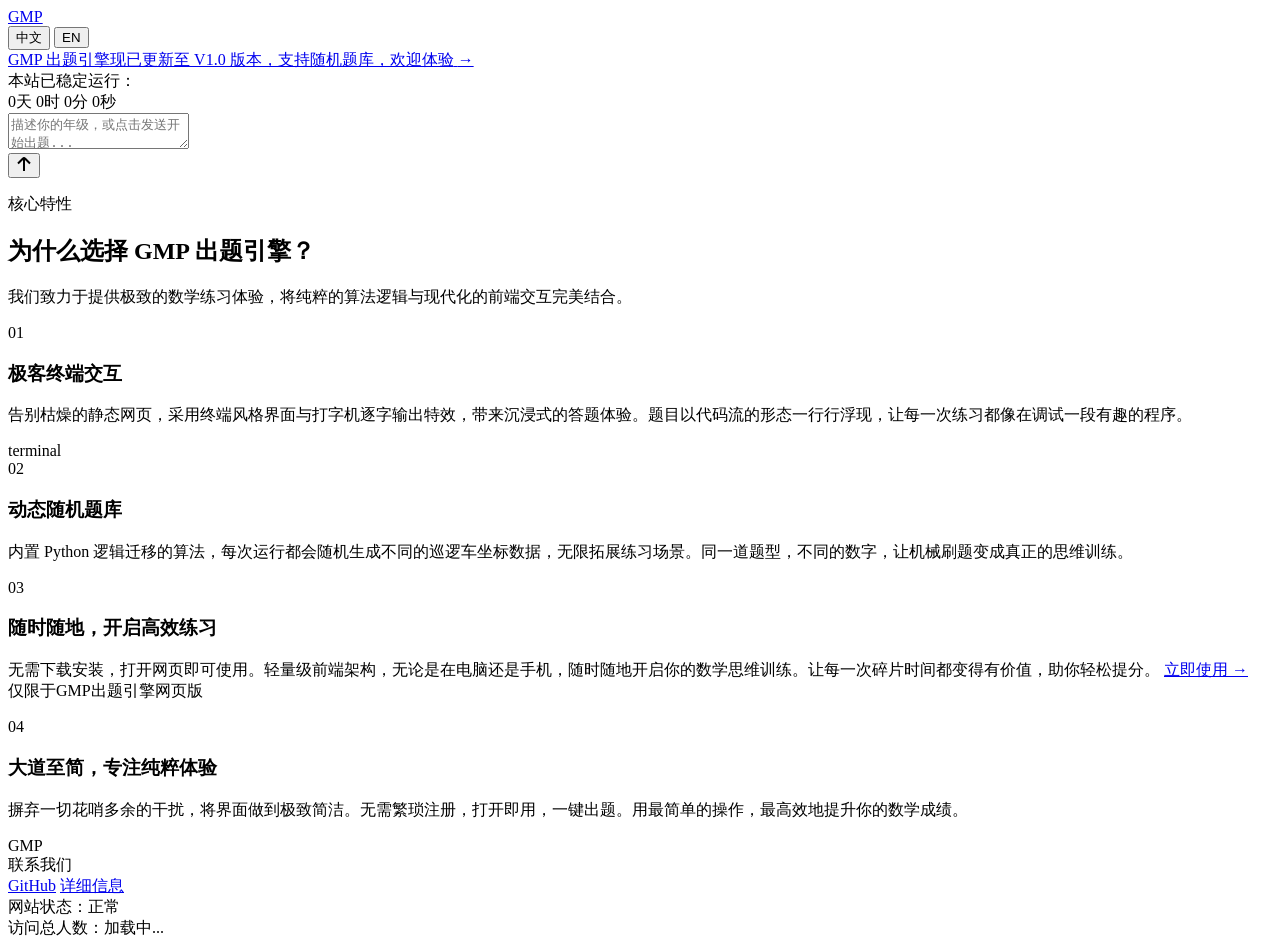
==== docs/index.html @ 31886918 "再次添加正确的文件夹 重命名为了docs" ====
<!DOCTYPE html>
<html lang="zh-CN" class="no-js">
<head>
  <meta charset="UTF-8">
  <meta name="viewport" content="width=device-width, initial-scale=1.0">
  <title>GMP 出题引擎 | 探索未至之境</title>
  <script>
    // 动态判断路径：本地双击用相对路径，线上用绝对路径
    var basePath = location.protocol === 'file:' ? './' : '/Math_problem_generator/does/';
    document.write('<link rel="stylesheet" href="' + basePath + 'css/style.css">');
  </script>
</head>
<body>
  <nav class="ds-header">
    <div class="ds-header-bar">
      <a href="./index.html" class="ds-logo">GMP</a>
      <div class="ds-nav-right">
        <div class="ds-locale-toggle">
          <div class="ds-locale-slider" id="locale-slider"></div>
          <button class="ds-locale-toggle-item is-active" id="btn-zh">中文</button>
          <button class="ds-locale-toggle-item" id="btn-en">EN</button>
        </div>
      </div>
    </div>
  </nav>

  <main class="ds-hero-section">
    <div class="ds-hero-content">
      <div class="ds-update-badge-wrapper">
        <a href="./practice.html" class="ds-update-badge" id="config-badge-link">
          <span class="badge-text" data-i18n="badge" id="config-badge-text">GMP 出题引擎现已更新至 V1.0 版本，支持随机题库，欢迎体验</span>
          <span class="arrow-icon">&rarr;</span>
        </a>
      </div>

      <div class="ds-runtime-wrapper">
        <span class="runtime-label" data-i18n="runtime-label">本站已稳定运行：</span>
        <div class="ds-runtime-text" id="runtime-display">
          <span class="time-part"><span class="time-num" id="rt-day">0</span><span data-i18n="unit-day">天</span></span>
          <span class="time-part"><span class="time-num" id="rt-hour">0</span><span data-i18n="unit-hour">时</span></span>
          <span class="time-part"><span class="time-num" id="rt-min">0</span><span data-i18n="unit-min">分</span></span>
          <span class="time-part"><span class="time-num" id="rt-sec">0</span><span data-i18n="unit-sec">秒</span></span>
        </div>
      </div>

      <div class="ds-glass-card">
        <textarea rows="2" class="ds-hero-input" placeholder="描述你的年级，或点击发送开始出题..." data-i18n-placeholder="placeholder" onclick="window.location.href='./practice.html'"></textarea>
        <div class="ds-input-actions">
          <button id="start-btn" class="ds-hero-send-btn" aria-label="start">
            <svg width="16" height="16" viewBox="0 0 16 16" fill="none" xmlns="http://www.w3.org/2000/svg"><path d="M8.3125 0.980206C8.66767 1.05312 8.97902 1.2042 9.2627 1.43235C9.48724 1.613 9.73029 1.85795 9.97949 2.10716L14.707 6.8347L13.293 8.24876L9 3.95579V15.0417H7V3.95579L2.70703 8.24876L1.29297 6.8347L6.02051 2.10716C6.26971 1.85795 6.51277 1.613 6.7373 1.43235C6.97662 1.23988 7.28445 1.04404 7.6875 0.980206C7.8973 0.947029 8.1031 0.955183 8.3125 0.980206Z" fill="currentColor"></path></svg>
          </button>
        </div>
      </div>
    </div>

    <section id="features" class="ds-features-section">
      <div class="ds-features-container">
        <div class="ds-section-header reveal-card">
          <p class="ds-section-eyebrow" data-i18n="feature-eyebrow">核心特性</p>
          <h2 class="ds-section-title" data-i18n="feature-title">为什么选择 GMP 出题引擎？</h2>
          <p class="ds-section-subhead" data-i18n="feature-sub">我们致力于提供极致的数学练习体验，将纯粹的算法逻辑与现代化的前端交互完美结合。</p>
        </div>

        <div class="ds-feature-grid">
          <div class="reveal-card">
            <div class="ds-feature-card">
              <div class="ds-card-visual visual-1"></div>
              <div class="ds-card-content">
                <span class="ds-card-index">01</span>
                <h3 data-i18n="card1-title">极客终端交互</h3>
                <p data-i18n="card1-desc">告别枯燥的静态网页，采用终端风格界面与打字机逐字输出特效，带来沉浸式的答题体验。题目以代码流的形态一行行浮现，让每一次练习都像在调试一段有趣的程序。</p>
              </div>
            </div>
          </div>

          <div class="reveal-card">
            <div class="ds-feature-card">
              <div class="ds-card-visual visual-terminal">
                <div class="mini-terminal">
                  <div class="mini-terminal-header">
                    <span class="dot red"></span>
                    <span class="dot yellow"></span>
                    <span class="dot green"></span>
                    <span class="mini-title">terminal</span>
                  </div>
                  <div class="mini-terminal-body" id="card-terminal-output"></div>
                </div>
              </div>
              <div class="ds-card-content">
                <span class="ds-card-index">02</span>
                <h3 data-i18n="card2-title">动态随机题库</h3>
                <p data-i18n="card2-desc">内置 Python 逻辑迁移的算法，每次运行都会随机生成不同的巡逻车坐标数据，无限拓展练习场景。同一道题型，不同的数字，让机械刷题变成真正的思维训练。</p>
              </div>
            </div>
          </div>

          <div class="reveal-card">
            <div class="ds-feature-card">
              <div class="ds-card-visual visual-3"></div>
              <div class="ds-card-content">
                <span class="ds-card-index">03</span>
                <h3 data-i18n="card3-title">随时随地，开启高效练习</h3>
                <p>
                  <span data-i18n="card3-desc">无需下载安装，打开网页即可使用。轻量级前端架构，无论是在电脑还是手机，随时随地开启你的数学思维训练。让每一次碎片时间都变得有价值，助你轻松提分。</span>
                  <a href="./practice.html" target="_blank" class="practice-link" id="config-card3-link" data-i18n="card3-link">立即使用 &rarr;</a>
                  <br><span class="card3-notice" data-i18n="card3-notice">仅限于GMP出题引擎网页版</span>
                </p>
              </div>
            </div>
          </div>

          <div class="reveal-card">
            <div class="ds-feature-card">
              <div class="ds-card-visual visual-4"></div>
              <div class="ds-card-content">
                <span class="ds-card-index">04</span>
                <h3 data-i18n="card4-title">大道至简，专注纯粹体验</h3>
                <p data-i18n="card4-desc">摒弃一切花哨多余的干扰，将界面做到极致简洁。无需繁琐注册，打开即用，一键出题。用最简单的操作，最高效地提升你的数学成绩。</p>
              </div>
            </div>
          </div>
        </div>
      </div>
    </section>
  </main>

  <footer class="ds-footer">
    <div class="ds-footer-container">
      <div class="ds-footer-left">
        <div class="ds-footer-logo">GMP</div>
        <div class="footer-links">
          <div class="footer-contact-text">联系我们</div>
          <a href="https://github.com/China-LiHua" target="_blank" class="social-link">GitHub</a>
          <a href="./info.html" target="_blank" class="social-link">详细信息</a>
        </div>
      </div>

      <div class="ds-footer-right">
        <div class="ds-status-item">
          <span class="status-dot"></span> 网站状态：正常
        </div>
        <div class="ds-status-item">
          访问总人数：<span id="busuanzi_value_site_uv">加载中...</span>
        </div>
      </div>
    </div>
  </footer>

  <script>
    document.write('<script src="' + basePath + 'js/main.js"><\/script>');
  </script>
</body>
</html>
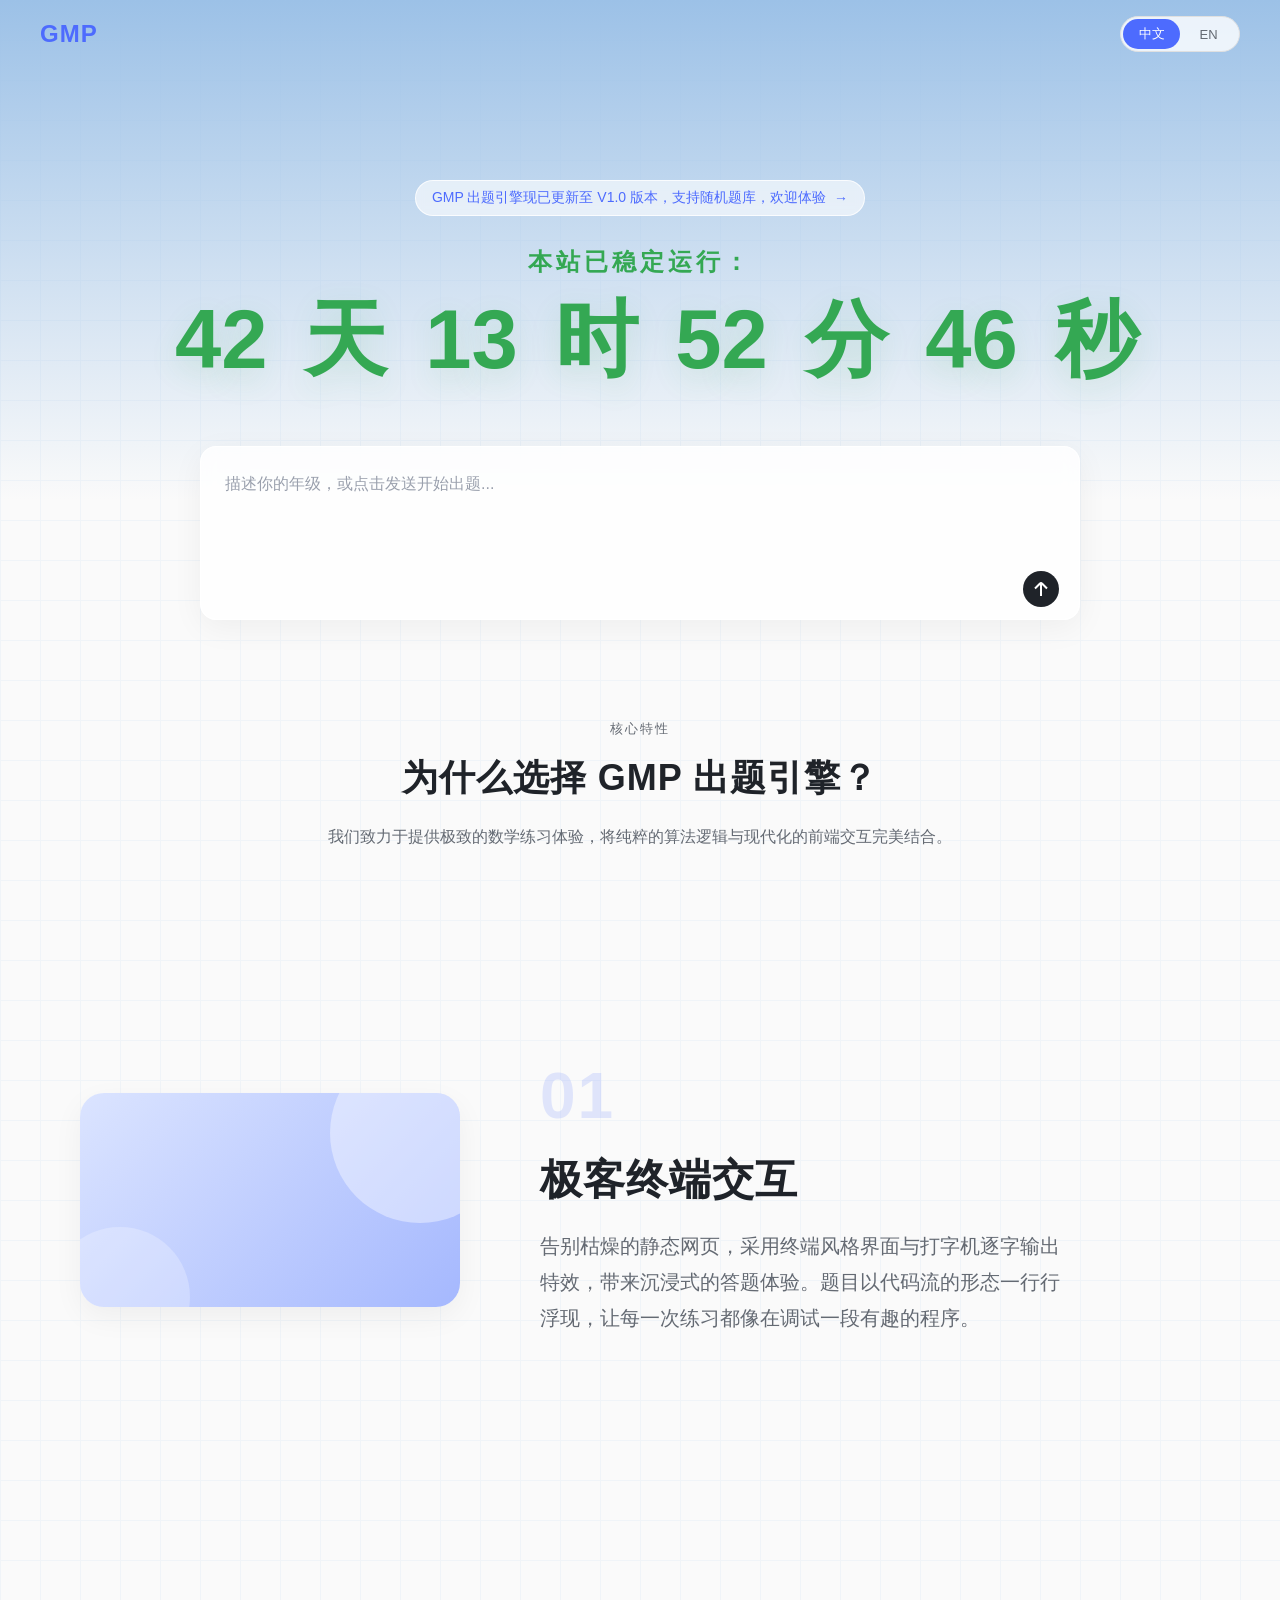
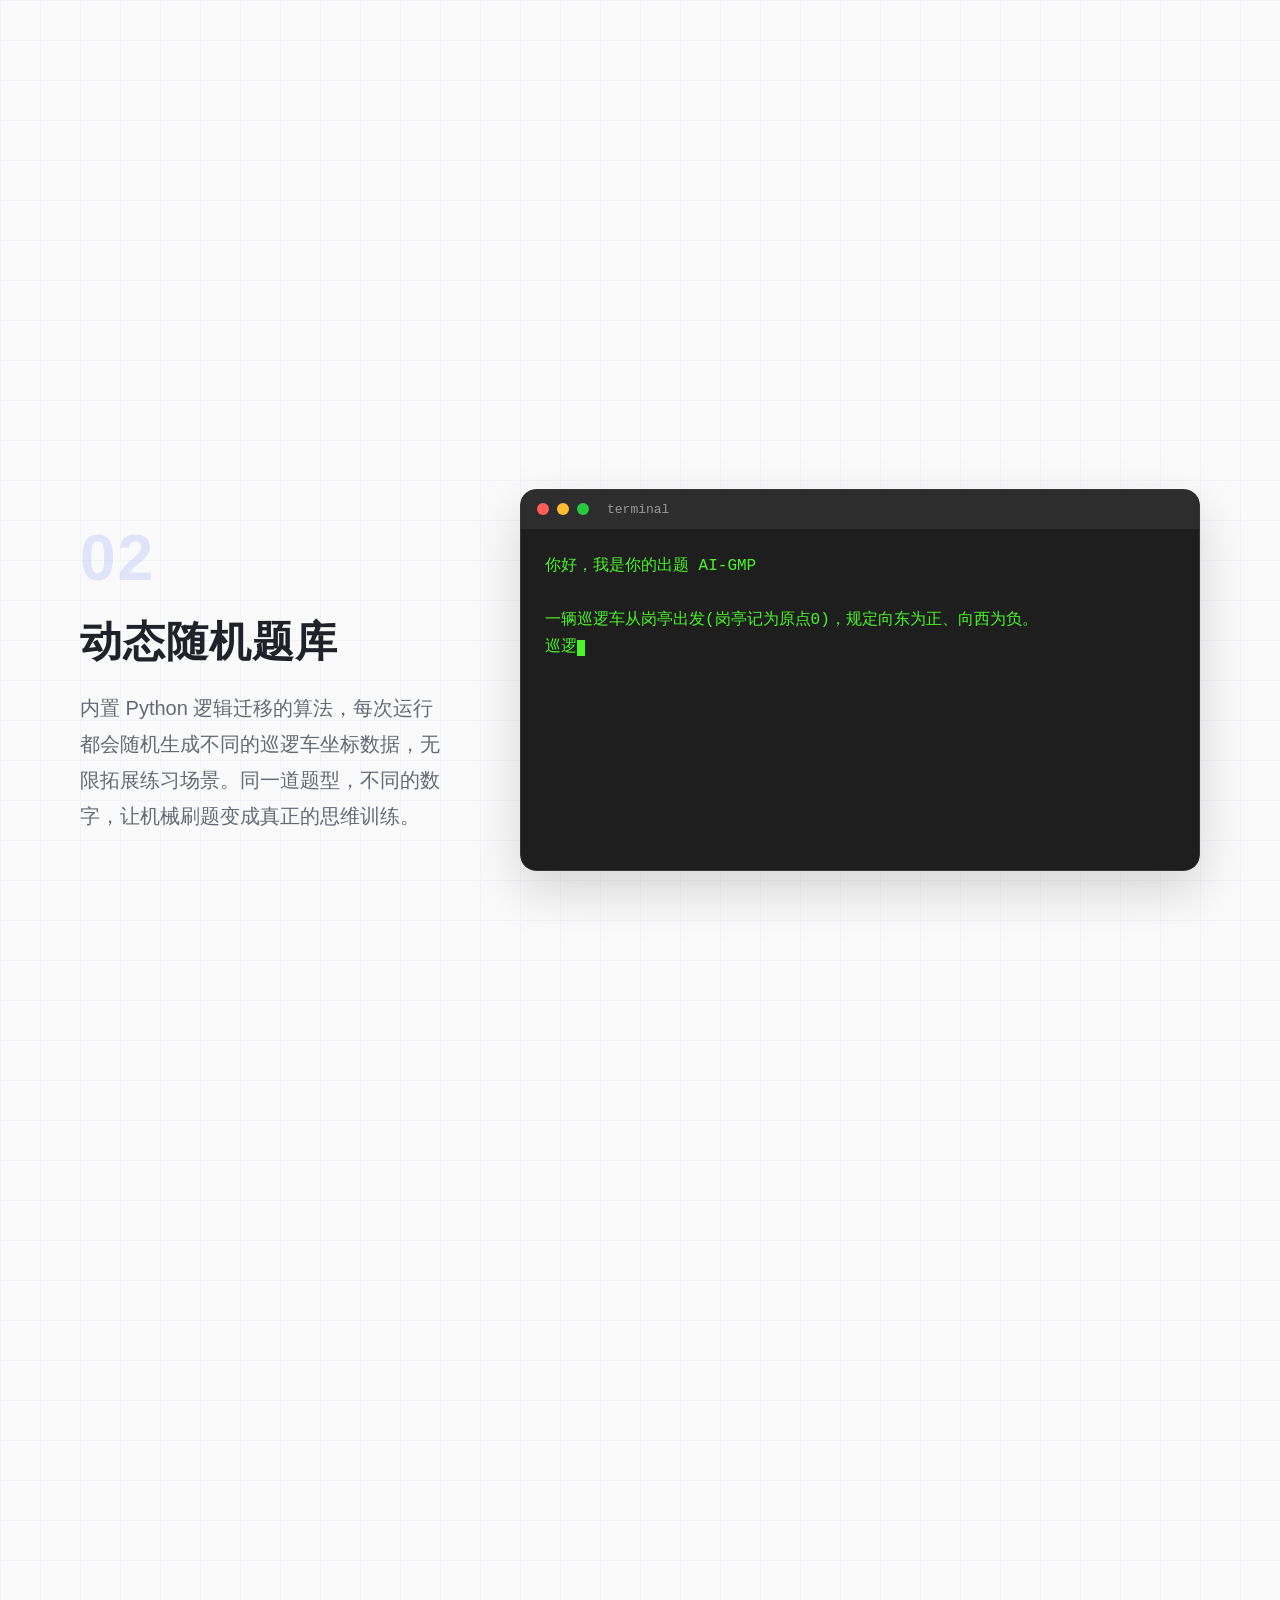
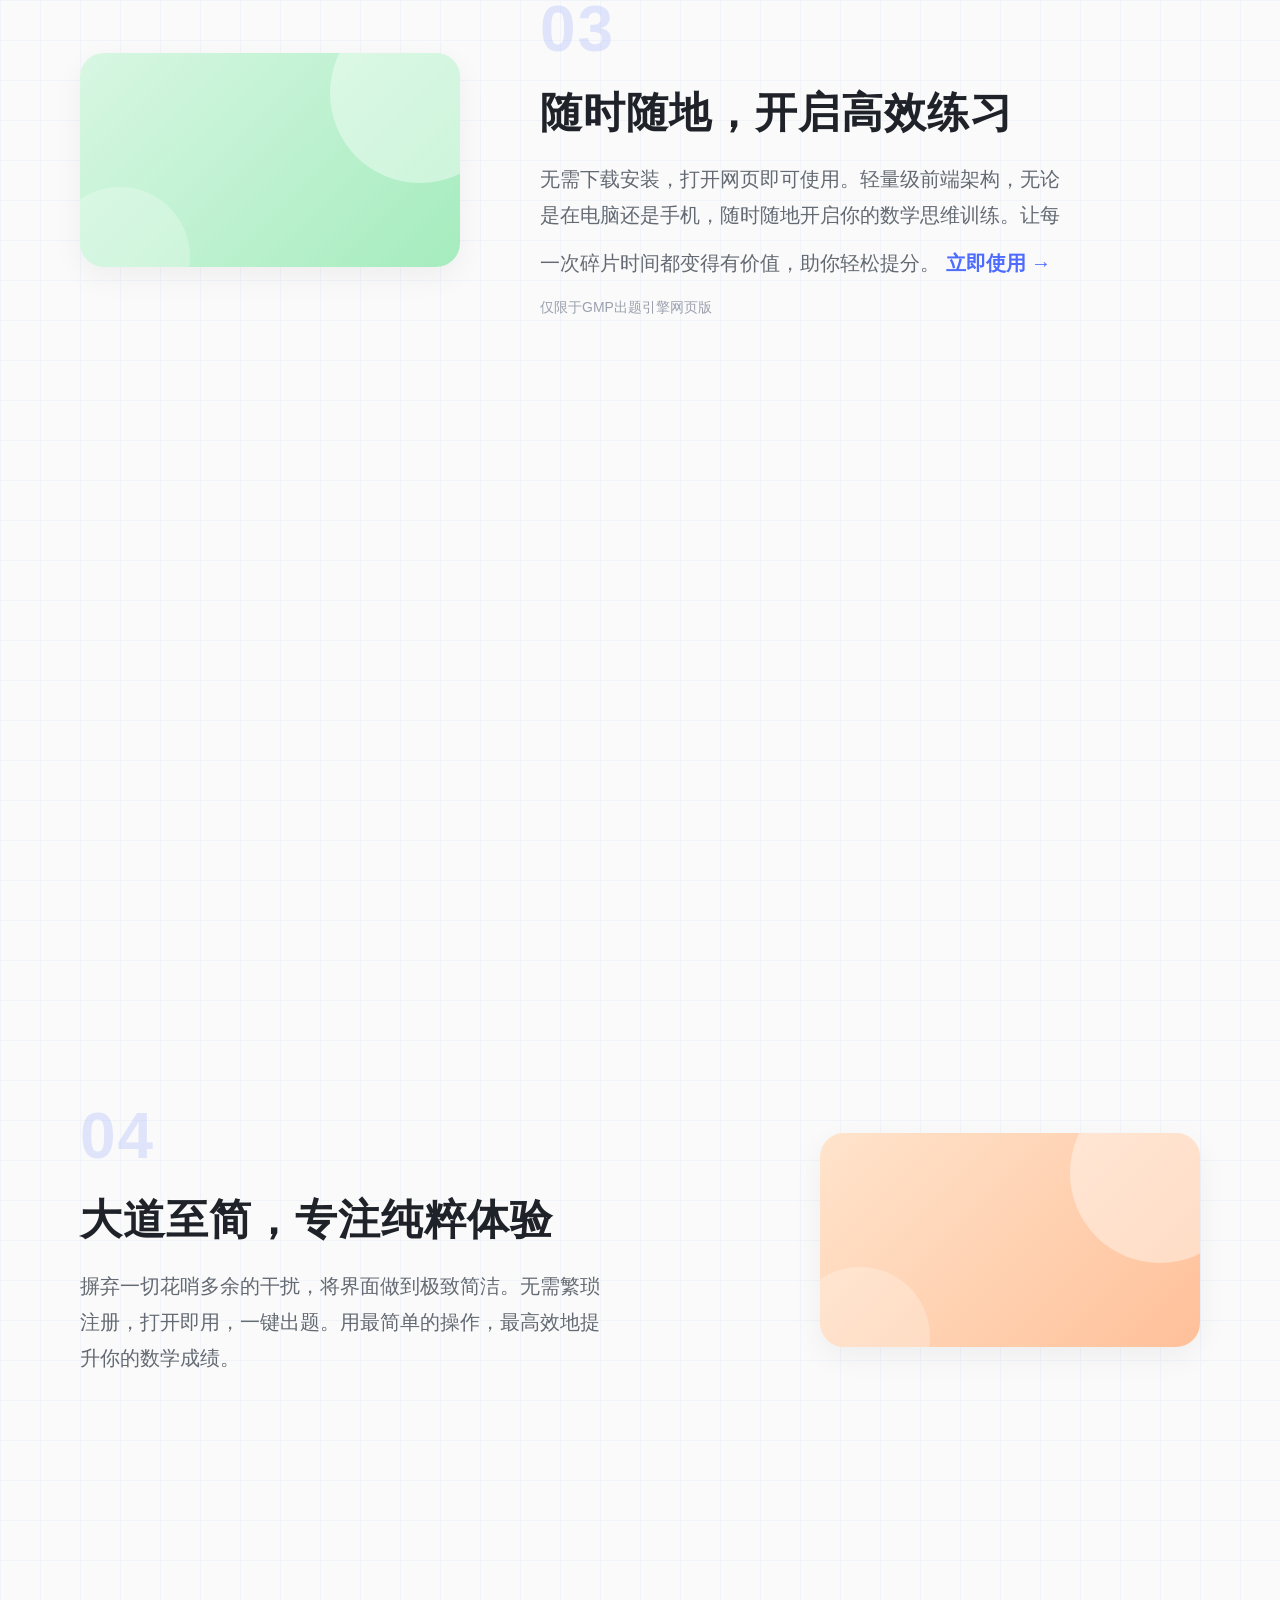
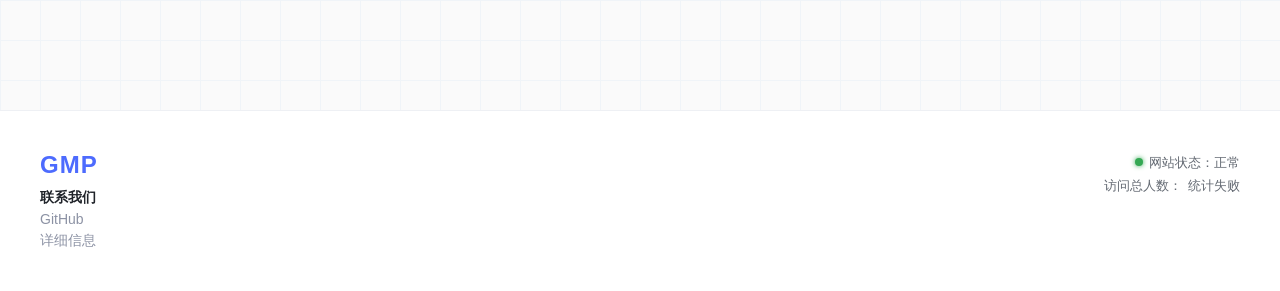
==== commit 7fcd6511: "修改错误" ====
--- a/docs/index.html
+++ b/docs/index.html
@@ -4,11 +4,7 @@
   <meta charset="UTF-8">
   <meta name="viewport" content="width=device-width, initial-scale=1.0">
   <title>GMP 出题引擎 | 探索未至之境</title>
-  <script>
-    // 动态判断路径：本地双击用相对路径，线上用绝对路径
-    var basePath = location.protocol === 'file:' ? './' : '/Math_problem_generator/does/';
-    document.write('<link rel="stylesheet" href="' + basePath + 'css/style.css">');
-  </script>
+  <link rel="stylesheet" href="./css/style.css">
 </head>
 <body>
   <nav class="ds-header">
@@ -134,7 +130,7 @@
           <a href="./info.html" target="_blank" class="social-link">详细信息</a>
         </div>
       </div>
-
+      
       <div class="ds-footer-right">
         <div class="ds-status-item">
           <span class="status-dot"></span> 网站状态：正常
@@ -146,8 +142,6 @@
     </div>
   </footer>
 
-  <script>
-    document.write('<script src="' + basePath + 'js/main.js"><\/script>');
-  </script>
+  <script src="./js/main.js"></script>
 </body>
 </html>
--- a/docs/css/style.css
+++ b/docs/css/style.css
@@ -0,0 +1,137 @@
+:root {
+  --ds-primary: #1f2329;
+  --ds-secondary: #646a73;
+  --ds-brand-medium: #4d6bfe;
+  --ds-bg-color: #fafafa;
+  --ds-border: #eef0f4;
+}
+
+* { margin: 0; padding: 0; box-sizing: border-box; font-family: -apple-system, BlinkMacSystemFont, "Segoe UI", Roboto, "Helvetica Neue", Arial, sans-serif; }
+html { scroll-behavior: smooth; }
+body {
+  background-color: #fafafa;
+  background-image: linear-gradient(180deg, #9cc1e7 0%, rgba(250, 250, 250, 0) 500px), linear-gradient(to right, #f0f4f8 1px, transparent 1px), linear-gradient(to bottom, #f0f4f8 1px, transparent 1px);
+  background-size: 100% 100%, 40px 40px, 40px 40px;
+  background-attachment: fixed, scroll, scroll;
+  color: var(--ds-primary);
+  display: flex;
+  flex-direction: column;
+  min-height: 100vh;
+  overflow-x: hidden;
+}
+
+.ds-header { position: fixed; top: 0; width: 100%; z-index: 1000; background: transparent; transition: opacity 0.2s ease-out; will-change: opacity; }
+.ds-header-bar { max-width: 1280px; margin: 0 auto; padding: 16px 40px; display: flex; justify-content: space-between; align-items: center; }
+.ds-logo { font-size: 24px; font-weight: 900; letter-spacing: 1px; color: var(--ds-brand-medium); text-decoration: none; cursor: pointer; }
+.ds-locale-toggle { position: relative; display: flex; border: 1px solid #e0e0e0; border-radius: 20px; background: rgba(255, 255, 255, 0.8); padding: 2px; width: 120px; }
+.ds-locale-slider { position: absolute; top: 2px; left: 2px; width: calc(50% - 2px); height: calc(100% - 4px); background: var(--ds-brand-medium); border-radius: 18px; transition: transform 0.3s cubic-bezier(0.16, 1, 0.3, 1); z-index: 0; }
+.ds-locale-toggle-item { position: relative; z-index: 1; flex: 1; padding: 6px 0; border: none; background: transparent; font-size: 13px; cursor: pointer; color: var(--ds-secondary); transition: color 0.25s; text-align: center; }
+.ds-locale-toggle-item.is-active { color: #fff; }
+
+.ds-hero-section { display: flex; flex-direction: column; align-items: center; position: relative; padding-top: 180px; width: 100%; }
+.ds-hero-content { position: relative; z-index: 1; width: 100%; max-width: 1200px; display: flex; flex-direction: column; align-items: center; padding: 0 20px; }
+.ds-update-badge-wrapper { margin-bottom: 30px; }
+.ds-update-badge { display: inline-flex; align-items: center; gap: 8px; background: rgba(255, 255, 255, 0.6); border: 1px solid rgba(255, 255, 255, 0.8); padding: 8px 16px; border-radius: 20px; font-size: 14px; color: var(--ds-brand-medium); text-decoration: none; backdrop-filter: blur(4px); -webkit-backdrop-filter: blur(4px); transition: background 0.3s, transform 0.3s; }
+.ds-update-badge:hover { background: rgba(255, 255, 255, 0.9); transform: translateY(-2px); }
+
+.ds-runtime-wrapper { margin-bottom: 60px; display: flex; flex-direction: column; align-items: center; gap: 16px; text-align: center; width: 100%; }
+.runtime-label { font-size: 24px; font-weight: 800; color: #34A853; letter-spacing: 4px; }
+.ds-runtime-text { display: flex; align-items: baseline; justify-content: center; flex-wrap: nowrap; gap: 5px; font-size: clamp(36px, 6.5vw, 120px); font-weight: 900; color: #34A853; font-family: 'Courier New', Courier, monospace; text-shadow: 0 10px 30px rgba(52, 168, 83, 0.15); line-height: 1.1; width: 100%; padding: 0 20px; }
+.time-part { display: flex; align-items: baseline; white-space: nowrap; }
+.time-num { display: inline-block; width: 1.9em; text-align: center; font-variant-numeric: tabular-nums; margin-right: 4px; }
+
+.ds-glass-card { width: 100%; max-width: 880px; background: rgba(255, 255, 255, 0.8); border: 1px solid rgba(255, 255, 255, 0.9); border-radius: 16px; padding: 12px; box-shadow: 0 8px 32px rgba(0, 0, 0, 0.05); display: flex; flex-direction: column; gap: 12px; backdrop-filter: blur(10px); -webkit-backdrop-filter: blur(10px); }
+.ds-hero-input { width: 100%; min-height: 100px; background: transparent; border: none; outline: none; padding: 12px; font-size: 16px; color: var(--ds-primary); resize: none; line-height: 1.6; cursor: pointer; }
+.ds-hero-input::placeholder { color: #9aa0ad; }
+.ds-input-actions { display: flex; justify-content: flex-end; align-items: center; padding: 0 8px; }
+.ds-hero-send-btn { width: 36px; height: 36px; border-radius: 50%; background: #1f2329; color: white; border: none; display: flex; justify-content: center; align-items: center; cursor: pointer; transition: background 0.25s, transform 0.25s; }
+.ds-hero-send-btn:hover { background: var(--ds-brand-medium); transform: scale(1.06); }
+
+.ds-features-section { width: 100%; position: relative; z-index: 1; padding: 100px 20px 200px; }
+.ds-features-container { max-width: 1120px; margin: 0 auto; }
+.ds-section-header { text-align: center; margin-bottom: 80px; }
+.ds-section-eyebrow { font-size: 13px; color: var(--ds-secondary); margin-bottom: 16px; font-weight: 500; letter-spacing: 2px; }
+.ds-section-title { font-size: 36px; font-weight: 700; color: var(--ds-primary); margin-bottom: 20px; letter-spacing: 1px; }
+.ds-section-subhead { font-size: 16px; color: var(--ds-secondary); max-width: 640px; margin: 0 auto; line-height: 1.7; }
+
+.ds-feature-grid { display: flex; flex-direction: column; gap: 0; }
+.ds-feature-grid > .reveal-card { margin-bottom: 60vh; }
+.ds-feature-grid > .reveal-card:last-child { margin-bottom: 0; }
+
+.reveal-card { opacity: 0; transform: translateY(120px); transition: opacity 0.7s cubic-bezier(0.16, 1, 0.3, 1), transform 0.7s cubic-bezier(0.16, 1, 0.3, 1); will-change: opacity, transform; }
+.reveal-card.is-visible { opacity: 1; transform: translateY(0); }
+.reveal-card.is-passed { opacity: 0; transform: translateY(-120px); }
+.reveal-card:not(.is-visible) { pointer-events: none; }
+.no-js .reveal-card { opacity: 1; transform: none; pointer-events: auto; }
+
+.ds-feature-card { display: flex; align-items: center; gap: 80px; height: 60vh; min-height: 480px; background: transparent; border: none; box-shadow: none; transition: transform 0.35s cubic-bezier(0.16, 1, 0.3, 1); }
+.ds-feature-card:hover { transform: translateY(-10px); }
+.reveal-card:nth-child(even) .ds-feature-card { flex-direction: row-reverse; }
+.ds-card-content { flex: 1; padding: 0; background: transparent; display: flex; flex-direction: column; justify-content: center; align-items: flex-start; text-align: left; }
+.ds-card-index { display: block; font-size: 64px; font-weight: 800; letter-spacing: 2px; color: rgba(77, 107, 254, 0.15); line-height: 1; margin-bottom: 24px; }
+.ds-card-content h3 { font-size: 42px; font-weight: 700; margin-bottom: 20px; color: var(--ds-primary); letter-spacing: 1px; }
+.ds-card-content p { font-size: 20px; color: var(--ds-secondary); line-height: 1.8; max-width: 520px; }
+
+.practice-link { display: inline-block; margin-top: 12px; font-weight: 600; color: var(--ds-brand-medium); text-decoration: none; border-bottom: 2px solid transparent; transition: all 0.25s ease; }
+.practice-link:hover { color: #3450d9; border-bottom-color: #3450d9; transform: translateX(4px); }
+.card3-notice { display: inline-block; margin-top: 12px; font-size: 14px; color: #9aa0ad; }
+
+.ds-card-visual { width: 380px; flex-shrink: 0; position: relative; overflow: hidden; border-radius: 24px; box-shadow: 0 10px 30px rgba(0, 0, 0, 0.05); transition: box-shadow 0.35s ease; aspect-ratio: 16 / 9; }
+.ds-card-visual::after { content: ""; position: absolute; right: -50px; top: -50px; width: 180px; height: 180px; border-radius: 50%; background: rgba(255, 255, 255, 0.4); }
+.ds-card-visual::before { content: ""; position: absolute; left: -30px; bottom: -60px; width: 140px; height: 140px; border-radius: 50%; background: rgba(255, 255, 255, 0.25); }
+
+.visual-1 { background: linear-gradient(135deg, #dbe4ff 0%, #a5b8fe 100%); }
+.visual-3 { background: linear-gradient(135deg, #d8f7e3 0%, #a5ecbe 100%); }
+.visual-4 { background: linear-gradient(135deg, #ffe4cc 0%, #ffc099 100%); }
+
+.visual-terminal { background: transparent; flex: 0 0 680px; aspect-ratio: 16 / 9; padding: 0; box-shadow: 0 20px 50px rgba(0, 0, 0, 0.15); border-radius: 16px; }
+.visual-terminal::after, .visual-terminal::before { display: none; }
+
+.mini-terminal { width: 100%; height: 100%; background: #1e1e1e; border-radius: 16px; display: flex; flex-direction: column; overflow: hidden; border: 1px solid rgba(255, 255, 255, 0.1); }
+.mini-terminal-header { background: #2d2d2d; padding: 12px 16px; display: flex; align-items: center; }
+.mini-title { color: #999; font-size: 13px; margin-left: 10px; font-family: 'Courier New', Courier, monospace; }
+.dot { width: 12px; height: 12px; border-radius: 50%; margin-right: 8px; }
+.red { background: #ff5f56; }
+.yellow { background: #ffbd2e; }
+.green { background: #27c93f; }
+.mini-terminal-body { padding: 24px; color: #4af626; font-family: 'Courier New', Courier, monospace; font-size: 16px; line-height: 1.7; flex: 1; overflow-y: hidden; white-space: pre-wrap; word-break: break-word; }
+.mini-terminal-body .cursor { display: inline-block; width: 8px; height: 1em; background: #4af626; vertical-align: text-bottom; animation: blink 1s steps(1) infinite; }
+@keyframes blink { 50% { opacity: 0; } }
+
+.ds-footer { background: #ffffff; padding: 40px 20px; border-top: 1px solid var(--ds-border); z-index: 10; }
+.ds-footer-container { max-width: 1200px; margin: 0 auto; display: flex; justify-content: space-between; align-items: flex-start; flex-wrap: wrap; }
+.ds-footer-left, .ds-footer-right { display: flex; flex-direction: column; gap: 0px; }
+.ds-footer-right { align-items: flex-end; }
+.ds-footer-logo { font-size: 24px; font-weight: 900; color: var(--ds-brand-medium); letter-spacing: 1px; margin-bottom: 10px; }
+.footer-links { display: flex; flex-direction: column; gap: 0px; }
+.footer-contact-text { font-size: 14px; font-weight: 600; color: var(--ds-primary); margin-bottom: 2px; }
+.social-link { font-size: 14px; color: #8c92a4; text-decoration: none; transition: color 0.25s; line-height: 1.5; }
+.social-link:hover { color: var(--ds-brand-medium); }
+.ds-status-item { font-size: 13px; color: var(--ds-secondary); display: flex; align-items: center; gap: 6px; line-height: 1.8; }
+.status-dot { display: inline-block; width: 8px; height: 8px; background-color: #34A853; border-radius: 50%; box-shadow: 0 0 5px #34A853; animation: pulse 2s infinite; }
+@keyframes pulse { 0% { transform: scale(0.95); box-shadow: 0 0 0 0 rgba(52, 168, 83, 0.7); } 70% { transform: scale(1); box-shadow: 0 0 0 6px rgba(52, 168, 83, 0); } 100% { transform: scale(0.95); box-shadow: 0 0 0 0 rgba(52, 168, 83, 0); } }
+
+@media (max-width: 1024px) {
+  .visual-terminal { flex: 0 0 55%; }
+  .ds-card-content h3 { font-size: 32px; }
+  .ds-card-content p { font-size: 17px; }
+}
+
+@media (max-width: 768px) {
+  .ds-hero-title { font-size: 36px; }
+  .ds-header-bar { padding: 14px 20px; }
+  .runtime-label { font-size: 16px; }
+  .ds-runtime-text { gap: 2px; font-size: clamp(28px, 6vw, 40px); }
+  .time-num { width: 2em; margin-right: 2px; }
+  .ds-feature-card { flex-direction: column; height: auto; min-height: 420px; gap: 32px; }
+  .reveal-card:nth-child(even) .ds-feature-card { flex-direction: column; }
+  .ds-card-visual, .visual-terminal { width: 100%; flex: none; aspect-ratio: 16 / 9; }
+  .ds-card-content { align-items: center; text-align: center; }
+  .ds-card-content h3 { font-size: 28px; }
+  .ds-card-content p { font-size: 16px; }
+  .ds-card-index { font-size: 48px; }
+  .ds-feature-grid > .reveal-card { margin-bottom: 50vh; }
+  .ds-section-header { margin-bottom: 60px; }
+  .ds-footer-container { flex-direction: column; gap: 20px; }
+  .ds-footer-right { align-items: flex-start; }
+}
